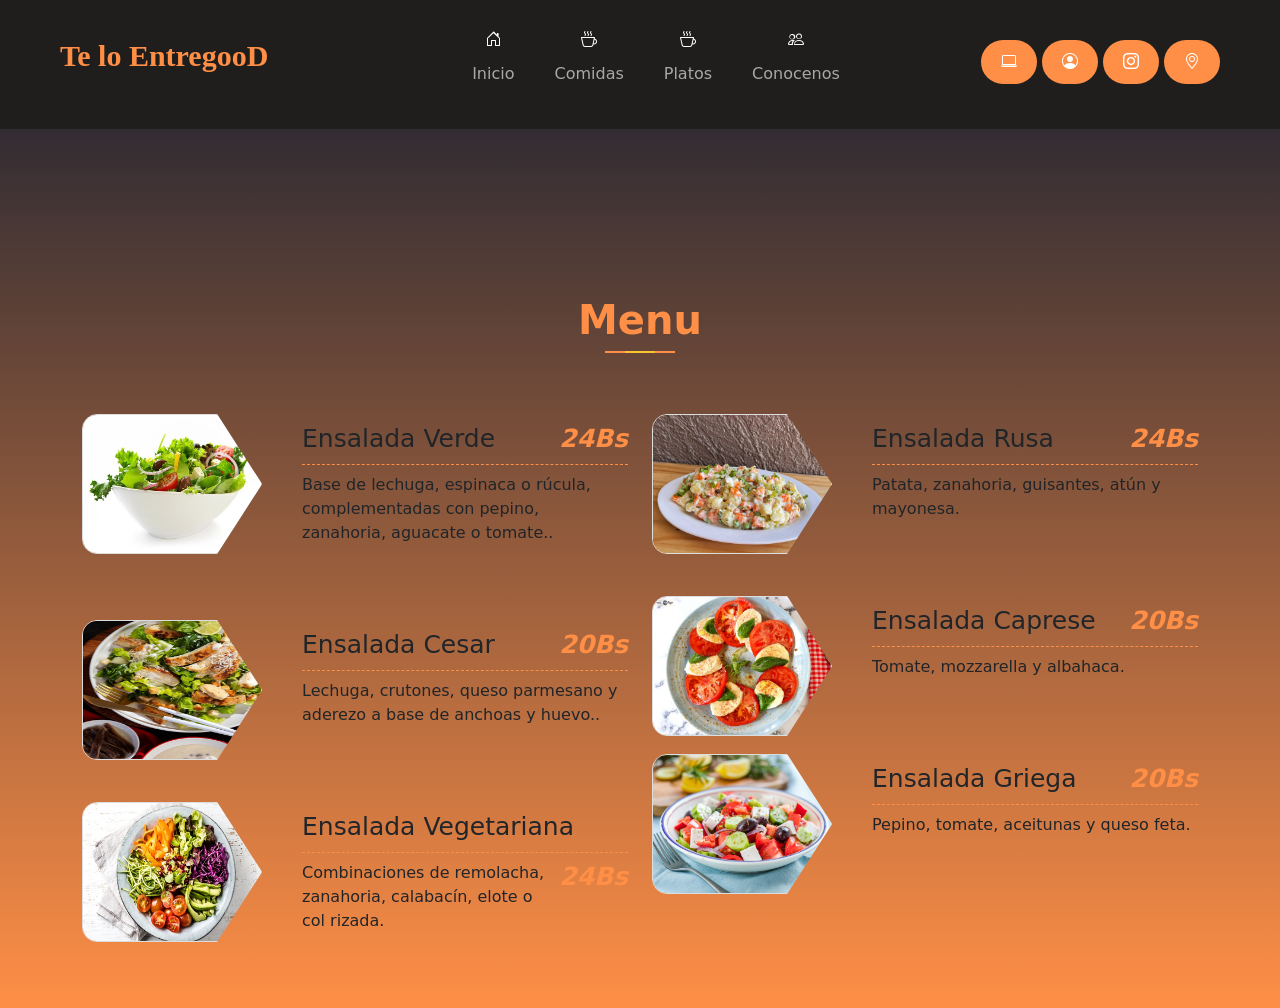
==== pages/ensaladas.html @ b7305c05 "Initial commit" ====
<!DOCTYPE html>
<html lang="en">
<head>
    <meta charset="UTF-8">
    <meta http-equiv="X-UA-Compatible" content="IE=edge">
    <meta name="viewport" content="width=device-width, initial-scale=1.0">
    <title>Document</title>
    <link href="https://cdn.jsdelivr.net/npm/bootstrap@5.2.2/dist/css/bootstrap.min.css" rel="stylesheet">
    <script src="https://cdn.jsdelivr.net/npm/bootstrap@5.2.2/dist/js/bootstrap.bundle.min.js"></script>
    <link rel="stylesheet" href="https://cdn.jsdelivr.net/npm/bootstrap-icons@1.10.2/font/bootstrap-icons.css">
    <link rel="stylesheet" href="../css/style.css">
    <link rel="stylesheet" href="../css/menus.css">
</head>
<body>
    <section id="inicio">
        <header>
            <div class="textHeader">
                <div>
                    <h1 class="title">Te lo EntregooD</h1>
                </div>
                <nav>
                    <ul>
                        <li>
                            <a href="../index.html">
                                <i class="bi bi-house-door"></i>
                                <span>Inicio</span>
                            </a>
                        </li>
                        <li>
                            <a href="#comidas">
                                <i class="bi bi-cup-hot"></i>
                                <span>Comidas</span>
                            </a>
                        </li>
                        <li>
                            <a href="#platos">
                                <i class="bi bi-cup-hot"></i>
                                <span>Platos</span>
                            </a></li>
                        <li>
                            <a href="#Conocenos">
                                <i class="bi bi-people"></i>
                                <span>Conocenos</span>
                            </a>
                        </li>
                    </ul>
                </nav>
                <div class="buttons">
                    <a href=""><i class="bi bi-laptop"></i></a>
                    <a href="pages/usuarios.html"><i class="bi bi-person-circle"></i></a>
                    <a href="https://www.instagram.com/juankaa_rv/"><i class="bi bi-instagram"></i></a> 
					<a href="https://goo.gl/maps/5Zi7NFSxkAaWwWuD8" onclick="seleccionar()"><i class="bi bi-geo-alt"></i></a> 
                </div>
            </div>
        </header>
    </section>


    <section class="menu" >
		<div class="container">
			<div class="row">
				<div class="col-lg-12">
					<div class="page_title text-center mb-4">
						<h1>Menu</h1>
					</div>
				</div>
			</div>
			<div class="row">
				<div class="tab-content col-lg-12">
						<div class="row">
							<div class="col-md-6">
								<div class="single_menu">
									<img src="../images/Verde.jpg" alt="Ensalada">
									<div class="menu_content">
										<h4>Ensalada Verde<span>24Bs</span></h4>
										<p>Base de lechuga, espinaca o rúcula, complementadas con pepino, zanahoria, aguacate o tomate..</p>
									</div>
								</div>
								<div class="single_menu">
									<img src="../images/Cesar.jpg" alt="Ensalada">
									<div class="menu_content">
										<h4>Ensalada Cesar<span>20Bs</span></h4>
										<p>Lechuga, crutones, queso parmesano y aderezo a base de anchoas y huevo..</p>
									</div>
								</div>
								<div class="single_menu">
									<img src="../images/Vegetariana.jpg" alt="Ensalada">
									<div class="menu_content">
										<h4>Ensalada Vegetariana<span>24Bs</span></h4>
										<p> Combinaciones de remolacha, zanahoria, calabacín, elote o col rizada.</p>
									</div>
								</div>
								
							</div>
							<div class="col-md-6">
								<div class="single_menu">
									<img src="../images/Rusa.jpg" alt="Ensalada">
									<div class="menu_content">
										<h4>Ensalada Rusa<span>24Bs</span></h4>
										<p>Patata, zanahoria, guisantes, atún y mayonesa.</p>
									</div>
								</div>
								<div class="single_menu">
									<img src="../images/Caprese.jpg" alt="Ensalada">
									<div class="menu_content">
										<h4>Ensalada Caprese <span>20Bs</span></h4>
										<p>Tomate, mozzarella y albahaca.</p>
									</div>
								</div>
								<div class="single_menu">
									<img src="../images/griega.jpg" alt="Ensalada">
									<div class="menu_content">
										<h4>Ensalada Griega<span>20Bs</span></h4>
										<p> Pepino, tomate, aceitunas y queso feta.</p>
									</div>
								</div>
								
							</div>
						</div>
				</div>
			</div>
		</div>
	</section>

</body>
</html>
---- css/style.css ----
*{
    margin: 0;
    padding: 0;
    
}
html{
    scroll-behavior: smooth;
}
body{
    background: linear-gradient(#141e30, #ff8f46);
}
#inicio{
    height: 100vh;
    display: flex;
    flex-direction: column;
    color: #ff8f46;
}
#inicio header{
    width: 100%;
    background-color:rgb(32, 30, 28);
}
.textHeader{
    max-width: 1200px;
    margin: auto;
    display: flex;
    justify-content: space-between;
    align-items: center;
    padding: 40px 20px;
    position: relative;
    /*margin-bottom: -10px;*/
    
}
nav{
    position: absolute;
    left: 50%;
    transform: translateX(-50%);
}
nav ul{
    display: flex;
    list-style: none;
}
.title{
    font-size: 30px;
    font-family: Georgia, 'Times New Roman', Times, serif;
    color: #ff8f46;
    margin-top: -10px;
    font-weight: bold;
    
}
#inicio header .textHeader nav ul li{
    text-align: center;
}
#inicio header .textHeader nav ul li i{
    display: block;
    color: #fff;
    margin-bottom: 10px;
}
#inicio header .textHeader nav ul li a{
    display: block;
    text-decoration: none;
    color:#a8a8a8;
    margin: 0px 20px;
    
}
#inicio header .textHeader nav ul li:hover i{
    color: #ff8f46;
}
#inicio header .textHeader .buttons a{
    display: inline-block;
    background-color: #ff8f46;
    text-decoration: none;
    color: #fff;
    padding: 10px 20px;
    border-radius: 30px;
}
#inicio header .textHeader .buttons > i{
    display: inline-block;
    color: #a8a8a8;
    margin-left: 10px;
}

.nav-responsive{
    display: none;
    font-size: 25px;
    color: #a8a8a8;
}




.text{
    position: absolute;
    top: 40%;
    left: 50%;
    transform: translate(-50%,-50%);
    text-align: center;
    color:#fff;
    font-family: 'Times New Roman', Times, serif;
}
.images{
    display: block;
    width: 100vw;
    height: 100vh;
    object-fit: cover;
}





h2{
    padding: 90px;
    text-align: center;
    font-weight: bold;
    font-size: 35px;
    margin-bottom: -60px;
    margin-top: 60px;
}
.row1{
    display: flex;
    width: 1100px;
    margin: auto;
}
.item{
    display: flex;
    align-items:center;
    font-size: 15px;
    margin: auto;
}
.item:hover{
    background-color:#ff8f46;
}
.icons
{
    width: 80px;
    margin-right: 5px;
}
button
{
    background: none;
    border: none;
}
h3
{
    font-size: 25px;
}






.data
{
    text-align: justify;
    padding: 50px;
}

#footpage{
    background-color: black;
    padding: 50px;
}
.content{
    width: 1100px;
    margin: auto;
    display: flex;
    justify-content: space-between;
    color: #fff;
}
a{
    text-decoration: none;
    color:#fff;
    display: block;
    margin-bottom: 5px;
}
a:hover{
    color:#ff8f46;
}






@media only screen and (max-width:1070px) {
    #inicio header .textHeader .buttons{
        display: none;
    }
    #inicio header .textHeader nav{
        position: static;
        transform: translateX(0);
    }
}

@media only screen and (max-width:1200px) {
    html, body {
        max-width: 100% !important;
        overflow-x: hidden !important;
    }
    #comidas .row1{
        display: block;
        width: auto;
        text-align: center;
    }
    #inicio header .textHeader nav{
        position: initial;
        display: none;
        transform: translate(0);
        width: 100%;
        height: 100%;
    }
    body{
        padding: 0%;
    }
    
    #Conocenos .data{
        display: block;
        width: auto;
    }
    .nav-responsive{
        display: block;
    }
    #inicio header .textHeader{
        padding: 20px;
    }
    #inicio header .textHeader nav.responsive{
        display: block;
        position:absolute;
        left: 0;
        right: 0;
        top: 70px;
        width: 100%;
        height: 100vh;
        background-color: #252A2E;
        z-index: 99;
    }
    ul{
        display: block !important;
    }
    li{
        border-bottom: 1px solid #fff;
        padding: 0 0;
    }

    #footpage .content{
        display: block;
        text-align: center;
    }
    #footpage .content h3{
        margin: 0px 0 0px 0;
    }
    #footpage .content {
        display: block;
    }
    #footpage .content{
        width: 90%;
    }
}
---- css/menus.css ----
.menu{
    margin-top: -650px;
}
.page_title {
    padding: 30px 0px;
}
.menu h1 {
    color: #ff8f46;
    font-weight: 700;
    line-height: 2;
    margin-bottom: 0;
    position: relative;
    text-transform: capitalize;
    
}
.menu h1::before {
    background: #ff8f46;
    width: 70px;
    height: 2px;
    position: absolute;
    content: '';
    top: 90%;
    left: 50%;
    transform: translate(-50%, -50%);
    
}
.menu h1::after {
    position: absolute;
    content: '';
    background: #fbc531;
    width: 30px;
    height: 2px;
    top: 90%;
    left: 50%;
    transform: translate(-50%, -50%);
    
}
.single_menu {
    position: relative;
    margin-bottom: 75px;
    transition: .3s;
}
.single_menu:hover img{
    -webkit-clip-path: polygon(0% 0%, 100% 0, 100% 50%, 100% 100%, 0% 100%);
clip-path: polygon(0% 0%, 100% 0, 100% 50%, 100% 100%, 0% 100%);
}
img {
    width: 33%;
    position: absolute;
    height: 140px;
    -webkit-clip-path: polygon(0% 0%, 75% 0%, 100% 50%, 75% 100%, 0% 100%);
    clip-path: polygon(0% 0%, 75% 0%, 100% 50%, 75% 100%, 0% 100%);
    transition: .5s;
    border: 1px solid #ddd;
    border-radius: 15px;
}
.menu_content {
    padding-left: 220px;
}
h4 {
    font-size: 25px;
    /*font-weight: 300;*/
    border-bottom: 1px dashed #ff8f46;
    line-height: 2;
    text-transform: capitalize;
}
h4 span {
    font-size: 25px;
    font-weight: 800;
    float: right;
    font-style: italic;
    color: #ff8f46;
}
p {
    font-size: 16px;
}
input {
    width: 40px;
    text-align: center;
}
.buttons2{
    background-color: #ff8f46;
}
.number{
    background-color: #e9792f;
    float: right;
    border: solid 2px;
}
.b{
    background-color: #e9792f;
    border: solid 2px;
    width: 75px;
    height: 30px;
    float: right;
    margin-top: -30px;
    font-size: 13px;
}
@media only screen and (max-width:1100px) {
    .menu{
        display: block;
        margin-left: -50px;
    }
    .image{
        display: block;
    }
    .b{
        margin-top: -10px;
    }
    .menu_content{
        padding-left: 160px;
    }
    img{
        width:44% ;
        height: 150px;
    }
}
@media only screen and (max-width:770px) {
    .menu{
        display: block;
       
    }
    .image{
        display: block;
    }
    .b{
        margin-top: -10px;
    }
    .menu_content{
        padding-left: 220px;
    }
    img{
        width:33% ;
        height: 150px;
    }
}
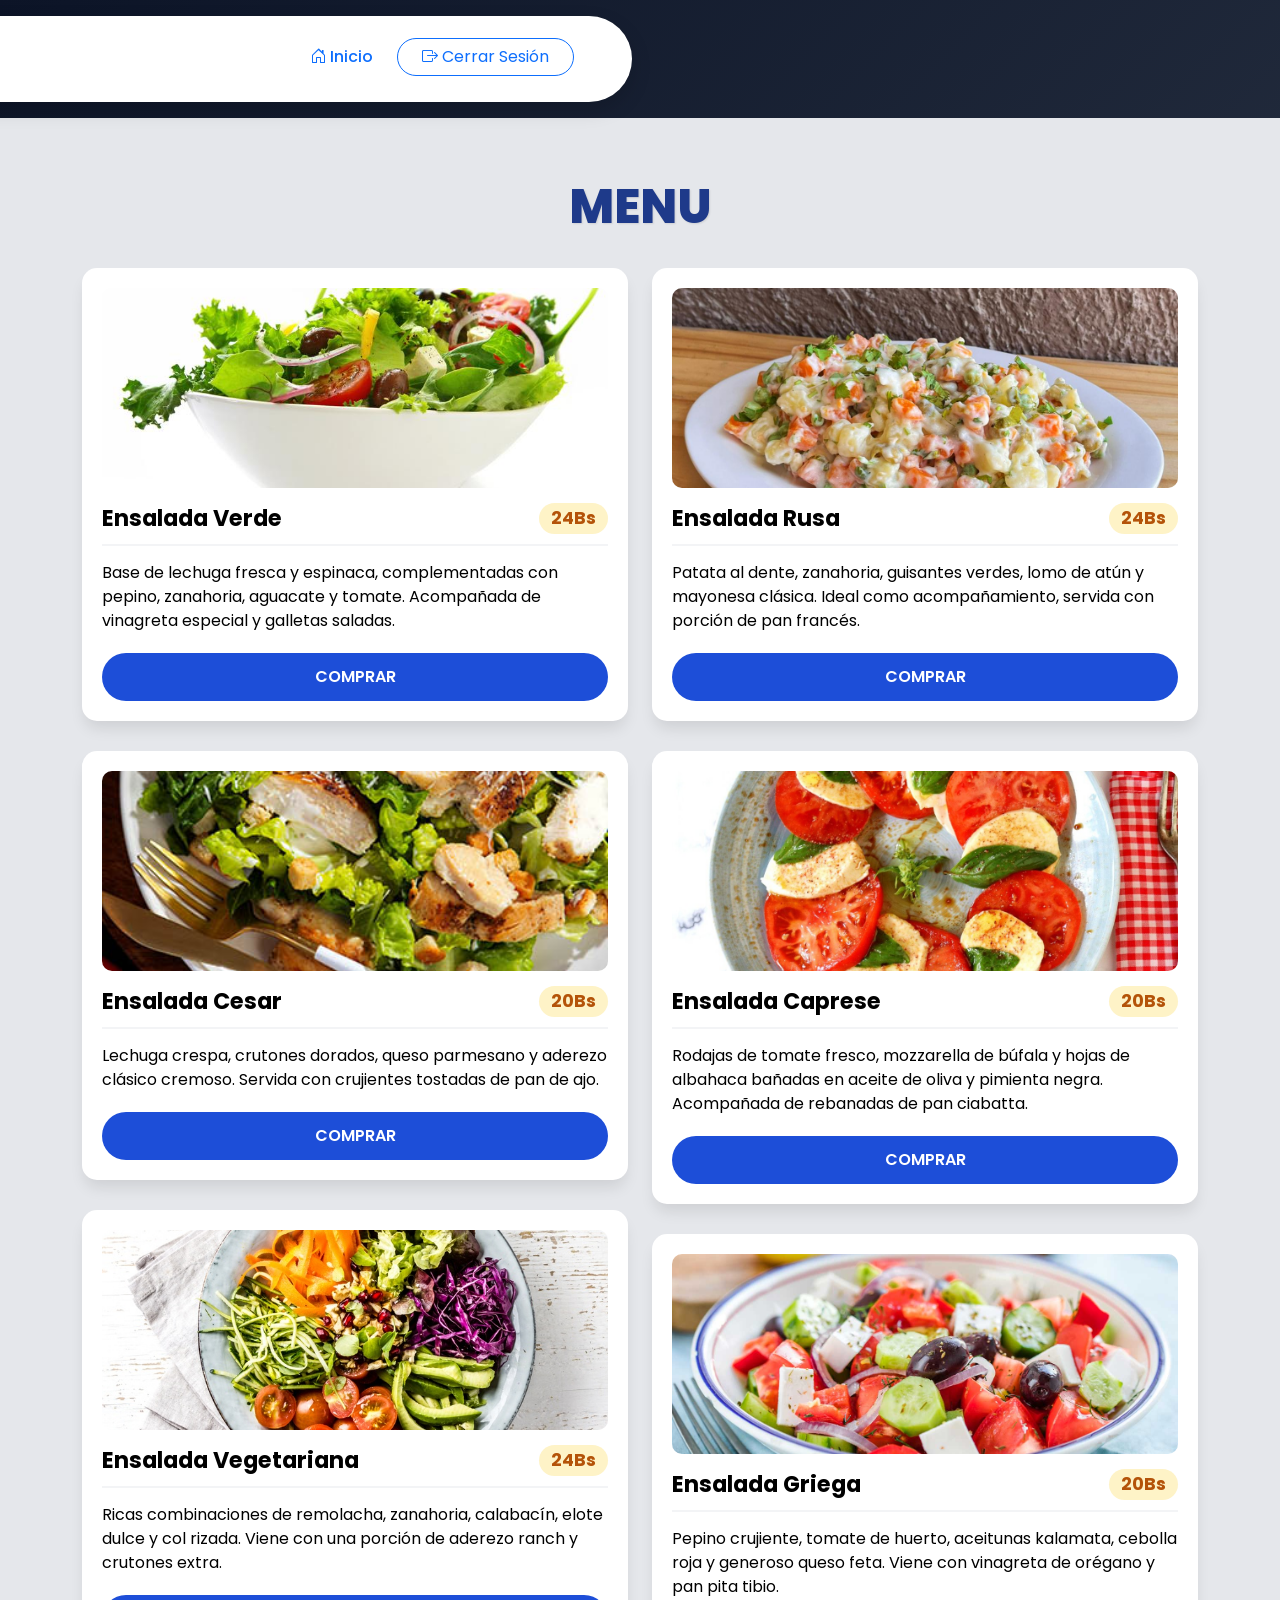
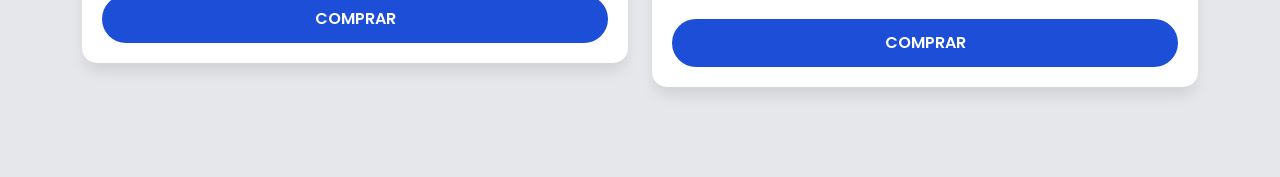
==== commit ae0f6dfa: "Cambios de Estilo y fondo" ====
--- a/pages/ensaladas.html
+++ b/pages/ensaladas.html
@@ -9,51 +9,28 @@
     <script src="https://cdn.jsdelivr.net/npm/bootstrap@5.2.2/dist/js/bootstrap.bundle.min.js"></script>
     <link rel="stylesheet" href="https://cdn.jsdelivr.net/npm/bootstrap-icons@1.10.2/font/bootstrap-icons.css">
     <link rel="stylesheet" href="../css/style.css">
-    <link rel="stylesheet" href="../css/menus.css">
+    <link href="https://fonts.googleapis.com/css2?family=Lobster&display=swap" rel="stylesheet">
 </head>
 <body>
-    <section id="inicio">
-        <header>
-            <div class="textHeader">
-                <div>
-                    <h1 class="title">Te lo EntregooD</h1>
-                </div>
-                <nav>
-                    <ul>
-                        <li>
-                            <a href="../index.html">
-                                <i class="bi bi-house-door"></i>
-                                <span>Inicio</span>
-                            </a>
-                        </li>
-                        <li>
-                            <a href="#comidas">
-                                <i class="bi bi-cup-hot"></i>
-                                <span>Comidas</span>
-                            </a>
-                        </li>
-                        <li>
-                            <a href="#platos">
-                                <i class="bi bi-cup-hot"></i>
-                                <span>Platos</span>
-                            </a></li>
-                        <li>
-                            <a href="#Conocenos">
-                                <i class="bi bi-people"></i>
-                                <span>Conocenos</span>
-                            </a>
-                        </li>
-                    </ul>
-                </nav>
-                <div class="buttons">
-                    <a href=""><i class="bi bi-laptop"></i></a>
-                    <a href="pages/usuarios.html"><i class="bi bi-person-circle"></i></a>
-                    <a href="https://www.instagram.com/juankaa_rv/"><i class="bi bi-instagram"></i></a> 
-					<a href="https://goo.gl/maps/5Zi7NFSxkAaWwWuD8" onclick="seleccionar()"><i class="bi bi-geo-alt"></i></a> 
-                </div>
-            </div>
-        </header>
-    </section>
+    <!-- Navbar -->
+    <nav class="navbar navbar-expand-lg navbar-light sticky-top navbar-custom-style">
+        <div class="container">
+            <a class="navbar-brand brand-logo" href="../index.html">Fast Food</a>
+            <button class="navbar-toggler" type="button" data-bs-toggle="collapse" data-bs-target="#navbarNav">
+                <span class="navbar-toggler-icon"></span>
+            </button>
+            <div class="collapse navbar-collapse" id="navbarNav">
+                <ul class="navbar-nav ms-auto fs-5 align-items-center">
+                    <li class="nav-item">
+                        <a class="nav-link" href="../index.html"><i class="bi bi-house-door"></i> Inicio</a>
+                    </li>
+                    <li class="nav-item ms-lg-3 mt-3 mt-lg-0">
+                        <a class="btn btn-outline-primary rounded-pill px-4" href="../login.html" onclick="sessionStorage.clear()"><i class="bi bi-box-arrow-right"></i> Cerrar Sesión</a>
+                    </li>
+                </ul>
+            </div>
+        </div>
+    </nav>
 
 
     <section class="menu" >
@@ -73,21 +50,24 @@
 									<img src="../images/Verde.jpg" alt="Ensalada">
 									<div class="menu_content">
 										<h4>Ensalada Verde<span>24Bs</span></h4>
-										<p>Base de lechuga, espinaca o rúcula, complementadas con pepino, zanahoria, aguacate o tomate..</p>
+										<p>Base de lechuga fresca y espinaca, complementadas con pepino, zanahoria, aguacate y tomate. Acompañada de vinagreta especial y galletas saladas.</p>
+										<button class="btn btn-primary comprarBtn" data-bs-toggle="modal" data-bs-target="#compraModal">COMPRAR</button>
 									</div>
 								</div>
 								<div class="single_menu">
 									<img src="../images/Cesar.jpg" alt="Ensalada">
 									<div class="menu_content">
 										<h4>Ensalada Cesar<span>20Bs</span></h4>
-										<p>Lechuga, crutones, queso parmesano y aderezo a base de anchoas y huevo..</p>
+										<p>Lechuga crespa, crutones dorados, queso parmesano y aderezo clásico cremoso. Servida con crujientes tostadas de pan de ajo.</p>
+										<button class="btn btn-primary comprarBtn" data-bs-toggle="modal" data-bs-target="#compraModal">COMPRAR</button>
 									</div>
 								</div>
 								<div class="single_menu">
 									<img src="../images/Vegetariana.jpg" alt="Ensalada">
 									<div class="menu_content">
 										<h4>Ensalada Vegetariana<span>24Bs</span></h4>
-										<p> Combinaciones de remolacha, zanahoria, calabacín, elote o col rizada.</p>
+										<p>Ricas combinaciones de remolacha, zanahoria, calabacín, elote dulce y col rizada. Viene con una porción de aderezo ranch y crutones extra.</p>
+										<button class="btn btn-primary comprarBtn" data-bs-toggle="modal" data-bs-target="#compraModal">COMPRAR</button>
 									</div>
 								</div>
 								
@@ -97,21 +77,24 @@
 									<img src="../images/Rusa.jpg" alt="Ensalada">
 									<div class="menu_content">
 										<h4>Ensalada Rusa<span>24Bs</span></h4>
-										<p>Patata, zanahoria, guisantes, atún y mayonesa.</p>
+										<p>Patata al dente, zanahoria, guisantes verdes, lomo de atún y mayonesa clásica. Ideal como acompañamiento, servida con porción de pan francés.</p>
+										<button class="btn btn-primary comprarBtn" data-bs-toggle="modal" data-bs-target="#compraModal">COMPRAR</button>
 									</div>
 								</div>
 								<div class="single_menu">
 									<img src="../images/Caprese.jpg" alt="Ensalada">
 									<div class="menu_content">
 										<h4>Ensalada Caprese <span>20Bs</span></h4>
-										<p>Tomate, mozzarella y albahaca.</p>
+										<p>Rodajas de tomate fresco, mozzarella de búfala y hojas de albahaca bañadas en aceite de oliva y pimienta negra. Acompañada de rebanadas de pan ciabatta.</p>
+										<button class="btn btn-primary comprarBtn" data-bs-toggle="modal" data-bs-target="#compraModal">COMPRAR</button>
 									</div>
 								</div>
 								<div class="single_menu">
 									<img src="../images/griega.jpg" alt="Ensalada">
 									<div class="menu_content">
 										<h4>Ensalada Griega<span>20Bs</span></h4>
-										<p> Pepino, tomate, aceitunas y queso feta.</p>
+										<p>Pepino crujiente, tomate de huerto, aceitunas kalamata, cebolla roja y generoso queso feta. Viene con vinagreta de orégano y pan pita tibio.</p>
+										<button class="btn btn-primary comprarBtn" data-bs-toggle="modal" data-bs-target="#compraModal">COMPRAR</button>
 									</div>
 								</div>
 								
@@ -122,5 +105,112 @@
 		</div>
 	</section>
 
-</body>
-</html>+    <!-- Modal de Compra -->
+    <div class="modal fade" id="compraModal" tabindex="-1" aria-labelledby="compraModalLabel" aria-hidden="true">
+        <div class="modal-dialog">
+            <div class="modal-content bg-dark text-white">
+                <div class="modal-header border-secondary">
+                    <h5 class="modal-title" id="compraModalLabel">Registrar Compra</h5>
+                    <button type="button" class="btn-close btn-close-white" data-bs-dismiss="modal" aria-label="Close"></button>
+                </div>
+                <div class="modal-body">
+                    <form id="compraForm">
+                        <div class="mb-3">
+                            <label for="producto" class="form-label">Producto</label>
+                            <input type="text" class="form-control" id="producto" readonly>
+                        </div>
+                        <div class="mb-3">
+                            <label for="precio" class="form-label">Precio</label>
+                            <input type="text" class="form-control" id="precio" readonly>
+                        </div>
+                        <div class="mb-3">
+                            <label for="cantidad" class="form-label">Cantidad</label>
+                            <input type="number" class="form-control" id="cantidad" min="1" value="1">
+                        </div>
+                        <div class="mb-4">
+                            <label for="totalPagar" class="form-label fw-bold">Total a Pagar</label>
+                            <input type="text" class="form-control form-control-lg fw-bold" id="totalPagar" readonly>
+                        </div>
+                        <div class="mb-3">
+                            <label for="metodoPago" class="form-label">Método de Pago</label>
+                            <select class="form-select" id="metodoPago" required>
+                                <option value="efectivo" selected>Efectivo</option>
+                                <option value="tarjeta">Tarjeta</option>
+                            </select>
+                        </div>
+                        <div class="mb-3">
+                            <label for="nombre" class="form-label">Nombre</label>
+                            <input type="text" class="form-control" id="nombre" required>
+                        </div>
+                        <div class="mb-3">
+                            <label for="email" class="form-label">Email</label>
+                            <input type="email" class="form-control" id="email" required>
+                        </div>
+                        <div class="mb-3">
+                            <label for="telefono" class="form-label">Teléfono</label>
+                            <input type="tel" class="form-control" id="telefono" required>
+                        </div>
+                        <div class="mb-3">
+                            <label for="direccion" class="form-label">Dirección</label>
+                            <textarea class="form-control" id="direccion" rows="3" required></textarea>
+                        </div>
+                        <div class="mb-3">
+                            <label for="comentarios" class="form-label">Comentarios</label>
+                            <textarea class="form-control" id="comentarios" rows="2"></textarea>
+                        </div>
+                    </form>
+                </div>
+                <div class="modal-footer border-secondary">
+                    <button type="button" class="btn btn-secondary" data-bs-dismiss="modal">Cancelar</button>
+                    <button type="button" class="btn btn-primary" id="confirmarCompra">Confirmar Compra</button>
+                </div>
+            </div>
+        </div>
+    </div>
+
+    <!-- Modal de Selección de Rol -->
+    <div class="modal fade" id="roleModal" tabindex="-1" aria-labelledby="roleModalLabel" aria-hidden="true">
+        <div class="modal-dialog">
+            <div class="modal-content">
+                <div class="modal-header">
+                    <h5 class="modal-title" id="roleModalLabel">Seleccionar Rol</h5>
+                    <button type="button" class="btn-close" data-bs-dismiss="modal" aria-label="Close"></button>
+                </div>
+                <div class="modal-body text-center">
+                    <button type="button" class="btn btn-primary me-3" onclick="selectRole('usuario')">Usuario</button>
+                    <button type="button" class="btn btn-secondary" onclick="selectRole('admin')">Administrador</button>
+                </div>
+            </div>
+        </div>
+    </div>
+
+    <!-- Modal de Login -->
+    <div class="modal fade" id="loginModal" tabindex="-1" aria-labelledby="loginModalLabel" aria-hidden="true">
+        <div class="modal-dialog">
+            <div class="modal-content">
+                <div class="modal-header">
+                    <h5 class="modal-title" id="loginModalLabel">Iniciar Sesión</h5>
+                    <button type="button" class="btn-close" data-bs-dismiss="modal" aria-label="Close"></button>
+                </div>
+                <div class="modal-body">
+                    <form id="loginForm">
+                        <div class="mb-3">
+                            <label for="loginNombre" class="form-label">Nombre</label>
+                            <input type="text" class="form-control" id="loginNombre" required>
+                        </div>
+                        <div class="mb-3">
+                            <label for="loginPassword" class="form-label">Contraseña</label>
+                            <input type="password" class="form-control" id="loginPassword" required>
+                        </div>
+                    </form>
+                </div>
+                <div class="modal-footer">
+                    <button type="button" class="btn btn-secondary" data-bs-dismiss="modal">Cancelar</button>
+                    <button type="button" class="btn btn-primary" id="loginBtn">Iniciar Sesión</button>
+                </div>
+            </div>
+        </div>
+    </div>
+
+    <script src="../js/app.js"></script>
+    <script src="../js/tienda.js"></script>
--- a/css/style.css
+++ b/css/style.css
@@ -1,23 +1,26 @@
+@import url('https://fonts.googleapis.com/css2?family=Poppins:wght@300;400;600;700&display=swap');
+
 *{
     margin: 0;
     padding: 0;
-    
+    font-family: 'Poppins', sans-serif;
 }
 html{
     scroll-behavior: smooth;
 }
 body{
-    background: linear-gradient(#141e30, #ff8f46);
+    background: linear-gradient(135deg, #0c1427, #374151);
+    color: #ffffff;
 }
 #inicio{
-    height: 100vh;
+    height: auto; /* Ajustado para eliminar el espacio extra */
     display: flex;
     flex-direction: column;
-    color: #ff8f46;
+    color: #ffffff;
 }
 #inicio header{
     width: 100%;
-    background-color:rgb(32, 30, 28);
+    background-color: #0c1427;
 }
 .textHeader{
     max-width: 1200px;
@@ -41,8 +44,7 @@
 }
 .title{
     font-size: 30px;
-    font-family: Georgia, 'Times New Roman', Times, serif;
-    color: #ff8f46;
+    color: #ffffff;
     margin-top: -10px;
     font-weight: bold;
     
@@ -58,16 +60,16 @@
 #inicio header .textHeader nav ul li a{
     display: block;
     text-decoration: none;
-    color:#a8a8a8;
+    color:#cbd5e1;
     margin: 0px 20px;
     
 }
 #inicio header .textHeader nav ul li:hover i{
-    color: #ff8f46;
+    color: #ffffff;
 }
 #inicio header .textHeader .buttons a{
     display: inline-block;
-    background-color: #ff8f46;
+    background-color: #4b5563;
     text-decoration: none;
     color: #fff;
     padding: 10px 20px;
@@ -95,7 +97,6 @@
     transform: translate(-50%,-50%);
     text-align: center;
     color:#fff;
-    font-family: 'Times New Roman', Times, serif;
 }
 .images{
     display: block;
@@ -126,9 +127,34 @@
     align-items:center;
     font-size: 15px;
     margin: auto;
+    color: #ffffff;
+}
+.item-link {
+    text-decoration: none;
+}
+
+#comidas .info {
+    background-color: #dc3545; /* Color rojo para el fondo */
+    padding: 1rem 1.5rem;
+    border-radius: 15px;
+    margin-left: 1rem;
+    flex-grow: 1;
+    color: white;
+    text-align: left;
+}
+
+#comidas .info h3 {
+    font-size: 22px;
+    margin-bottom: 0.5rem;
+}
+
+#comidas .info p {
+    font-size: 14px;
+    margin-bottom: 0;
+    opacity: 0.9;
 }
 .item:hover{
-    background-color:#ff8f46;
+    background-color: #374151;
 }
 .icons
 {
@@ -139,6 +165,7 @@
 {
     background: none;
     border: none;
+    color: #ffffff;
 }
 h3
 {
@@ -157,7 +184,7 @@
 }
 
 #footpage{
-    background-color: black;
+    background-color: #0c1427;
     padding: 50px;
 }
 .content{
@@ -174,7 +201,89 @@
     margin-bottom: 5px;
 }
 a:hover{
-    color:#ff8f46;
+    color: #9ca3af;
+}
+
+/* ===== DISEÑO MODERNO PARA PÁGINAS DE MENÚS ===== */
+.menu, .store {
+    background-color: #e5e7eb !important; /* Fondo gris claro solicitado */
+    padding: 60px 0;
+    min-height: 100vh;
+}
+.menu .page_title h1, .store h1 {
+    color: #1e3a8a !important; /* Título principal en Azul elegante */
+    font-weight: 800;
+    font-size: 3rem;
+    text-transform: uppercase;
+    margin-bottom: 2rem;
+    text-shadow: 1px 1px 2px rgba(0,0,0,0.1);
+}
+.single_menu {
+    background-color: #ffffff; /* Fondo blanco tipo tarjeta */
+    border-radius: 15px;
+    padding: 20px;
+    margin-bottom: 30px;
+    box-shadow: 0 10px 15px -3px rgba(0, 0, 0, 0.1);
+    display: flex;
+    flex-direction: column;
+    transition: transform 0.3s ease, box-shadow 0.3s ease;
+    position: relative;
+}
+.single_menu:hover {
+    transform: translateY(-8px);
+    box-shadow: 0 20px 25px -5px rgba(0, 0, 0, 0.15);
+}
+.single_menu img {
+    width: 100%;
+    height: 200px;
+    object-fit: cover;
+    border-radius: 10px;
+    margin-bottom: 15px;
+}
+.menu_content {
+    display: flex;
+    flex-direction: column;
+    flex-grow: 1;
+}
+.menu_content h4, .item-title {
+    color: #000000 !important; /* Títulos de productos en Negro */
+    font-weight: 700;
+    font-size: 1.4rem;
+    display: flex;
+    justify-content: space-between;
+    align-items: center;
+    border-bottom: 2px solid #f3f4f6;
+    padding-bottom: 10px;
+    margin-bottom: 15px;
+    width: 100%;
+}
+.menu_content h4 span, .item-price {
+    color: #b45309 !important;
+    background: #fef3c7;
+    padding: 5px 12px;
+    border-radius: 20px;
+    font-size: 1.1rem;
+}
+.menu_content p {
+    color: #000000 !important; /* Texto de descripción en Negro */
+    line-height: 1.5;
+    margin-bottom: 20px;
+}
+.comprarBtn {
+    background-color: #1d4ed8 !important;
+    color: white !important;
+    border: none !important;
+    border-radius: 25px !important;
+    padding: 12px 20px !important;
+    font-weight: 600 !important;
+    width: 100%;
+    margin-top: auto;
+    transition: 0.3s ease !important;
+    cursor: pointer;
+    z-index: 10;
+}
+.comprarBtn:hover {
+    background-color: #1e3a8a !important;
 }
 
 
@@ -256,3 +365,99 @@
         width: 90%;
     }
 }
+
+.brand-logo {
+    font-family: 'Lobster', cursive;
+    font-size: 3.2rem !important; /* Aumentado el tamaño */
+    color: white !important;
+    /* Sombra 3D más pronunciada y con transición */
+    text-shadow: 
+        2px 2px 0px #0d6efd,  /* Sombra azul */
+        4px 4px 0px #dc3545;  /* Sombra roja */
+    padding-bottom: 10px; /* Espacio para que la sombra no se corte */
+    transition: all 0.3s ease;
+}
+
+.brand-logo:hover {
+    transform: scale(1.05);
+    text-shadow: 
+        3px 3px 2px #0d6efd,
+        6px 6px 2px #dc3545;
+}
+
+/* ===== NAVBAR CUSTOM STYLE ===== */
+.navbar-custom-style {
+    margin: 1rem 2rem 1rem 1rem !important; /* Movido a la izquierda */
+    border-radius: 50px !important;
+    background-color: white !important;
+    padding-top: 0.2rem !important; /* Más pequeño */
+    padding-bottom: 0.2rem !important; /* Más pequeño */
+    box-shadow: 0 8px 20px rgba(0,0,0,0.15) !important;
+}
+
+/* Customizing the brand logo for the new navbar */
+.navbar-custom-style .brand-logo {
+    color: #0d6efd !important; /* Bootstrap's primary blue */
+    text-shadow: none !important; /* Remove shadow on light background */
+    font-size: 2.5rem !important; /* Tamaño reducido para la navbar */
+}
+.navbar-custom-style .brand-logo:hover {
+    text-shadow: none !important; /* Ensure no shadow on hover either */
+}
+
+/* Customizing nav links */
+.navbar-custom-style .nav-link {
+    color: #0d6efd !important;
+    font-weight: 500;
+    font-size: 1rem; /* Tamaño de fuente reducido */
+}
+
+/* Customizing the hamburger icon */
+.navbar-custom-style .navbar-toggler-icon {
+    background-image: url("data:image/svg+xml,%3csvg xmlns='http://www.w3.org/2000/svg' viewBox='0 0 30 30'%3e%3cpath stroke='rgba(13, 110, 253, 0.8)' stroke-linecap='round' stroke-miterlimit='10' stroke-width='2' d='M4 7h22M4 15h22M4 23h22'/%3e%3c/svg%3e") !important;
+}
+
+.hero-title {
+    font-family: 'Lobster', cursive;
+    font-size: 8rem !important; /* Tamaño aumentado considerablemente */
+    color: white !important;
+    line-height: 1.2;
+    animation: hero-glow-animation 6s ease-in-out infinite; /* Aplicamos la animación */
+}
+
+@keyframes hero-glow-animation {
+  0%, 100% {
+    /* Iluminación Roja */
+    text-shadow: 0 0 10px #fff, 0 0 20px #fff, 0 0 30px #dc3545, 0 0 40px #dc3545, 0 0 50px #dc3545, 0 0 60px #dc3545;
+  }
+  33% {
+    /* Iluminación Azul */
+    text-shadow: 0 0 10px #fff, 0 0 20px #fff, 0 0 30px #0d6efd, 0 0 40px #0d6efd, 0 0 50px #0d6efd, 0 0 60px #0d6efd;
+  }
+  66% {
+    /* Iluminación Blanca */
+    text-shadow: 0 0 10px #fff, 0 0 20px #fff, 0 0 30px #fff, 0 0 40px #fff, 0 0 50px #fff, 0 0 60px #fff;
+  }
+}
+
+/* ===== DARK MODAL STYLE ===== */
+.modal-content.bg-dark .form-control {
+    background-color: #495057;
+    color: white;
+    border-color: #6c757d;
+}
+.modal-content.bg-dark .form-control:focus {
+    background-color: #495057;
+    color: white;
+    border-color: #86b7fe;
+    box-shadow: 0 0 0 0.25rem rgba(13, 110, 253, 0.25);
+}
+.modal-content.bg-dark .form-control::placeholder {
+    color: #adb5bd;
+}
+.modal-content.bg-dark #totalPagar {
+    background-color: #212529; /* Darker background */
+    border-color: #198754; /* Success green border */
+    color: #198754; /* Success green text */
+    text-align: center;
+}
